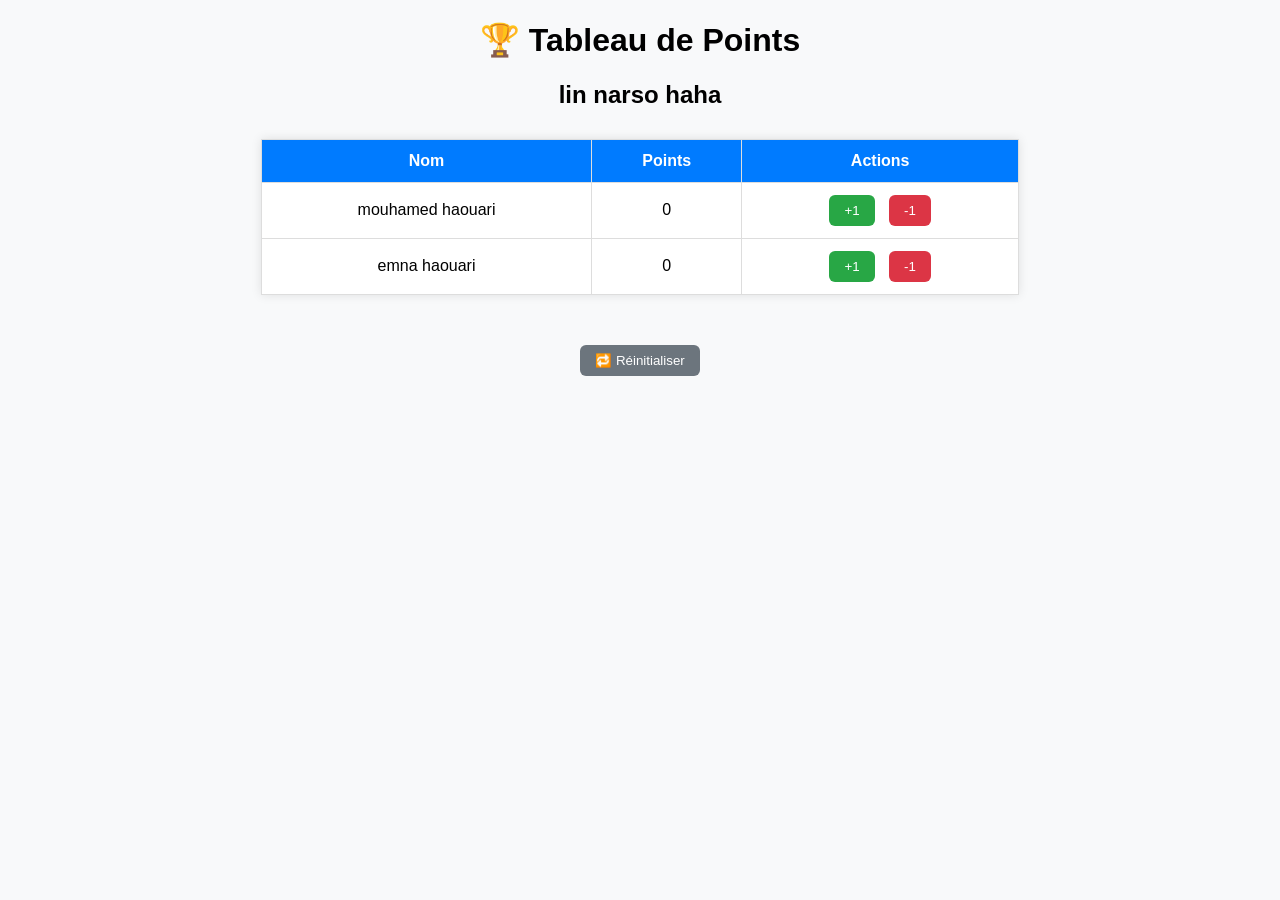
==== index.html @ a570c57d "Correction du nom de fichier" ====
<!DOCTYPE html>
<html lang="fr">
<head>
  <meta charset="UTF-8">
  <title>Tableau de Points (+1 / -1 avec sauvegarde)</title>
  <style>
    body {
      font-family: Arial, sans-serif;
      text-align: center;
      background-color: #f8f9fa;
    }
    table {
      margin: 30px auto;
      border-collapse: collapse;
      width: 60%;
      background-color: white;
      box-shadow: 0 0 10px rgba(0,0,0,0.1);
    }
    th, td {
      border: 1px solid #ddd;
      padding: 12px;
    }
    th {
      background-color: #007bff;
      color: white;
    }
    button {
      color: white;
      border: none;
      padding: 8px 15px;
      border-radius: 6px;
      cursor: pointer;
      margin: 0 5px;
    }
    .plus {
      background-color: #28a745;
    }
    .plus:hover {
      background-color: #218838;
    }
    .moins {
      background-color: #dc3545;
    }
    .moins:hover {
      background-color: #c82333;
    }
    #reset {
      background-color: #6c757d;
      margin-top: 20px;
    }
    #reset:hover {
      background-color: #5a6268;
    }
  </style>
</head>
<body>
  <h1>🏆 Tableau de Points </h1>
  <h2>lin narso haha</h2>

  <table id="pointsTable">
    <tr>
      <th>Nom</th>
      <th>Points</th>
      <th>Actions</th>
    </tr>
    <tr>
      <td>mouhamed haouari</td>
      <td id="points1">0</td>
      <td>
        <button class="plus" onclick="modifierPoints('points1', 1)">+1</button>
        <button class="moins" onclick="modifierPoints('points1', -1)">-1</button>
      </td>
    </tr>
    <tr>
      <td>emna haouari</td>
      <td id="points2">0</td>
      <td>
        <button class="plus" onclick="modifierPoints('points2', 1)">+1</button>
        <button class="moins" onclick="modifierPoints('points2', -1)">-1</button>
      </td>
    </tr>
    
    </tr>
  </table>

  <button id="reset" onclick="resetPoints()">🔁 Réinitialiser</button>

  <script>
    // Charger les points sauvegardés
    window.onload = function() {
      for (let i = 1; i <= 3; i++) {
        let saved = localStorage.getItem("points" + i);
        if (saved !== null) {
          document.getElementById("points" + i).textContent = saved;
        }
      }
    }

    // Fonction pour modifier (augmenter ou diminuer) les points
    function modifierPoints(id, valeur) {
      let cellule = document.getElementById(id);
      let points = parseInt(cellule.textContent);
      points += valeur;
      cellule.textContent = points;
      localStorage.setItem(id, points); // sauvegarde
    }

    // Réinitialiser tous les points
    function resetPoints() {
      for (let i = 1; i <= 3; i++) {
        localStorage.removeItem("points" + i);
        document.getElementById("points" + i).textContent = 0;
      }
    }
  </script>
</body>
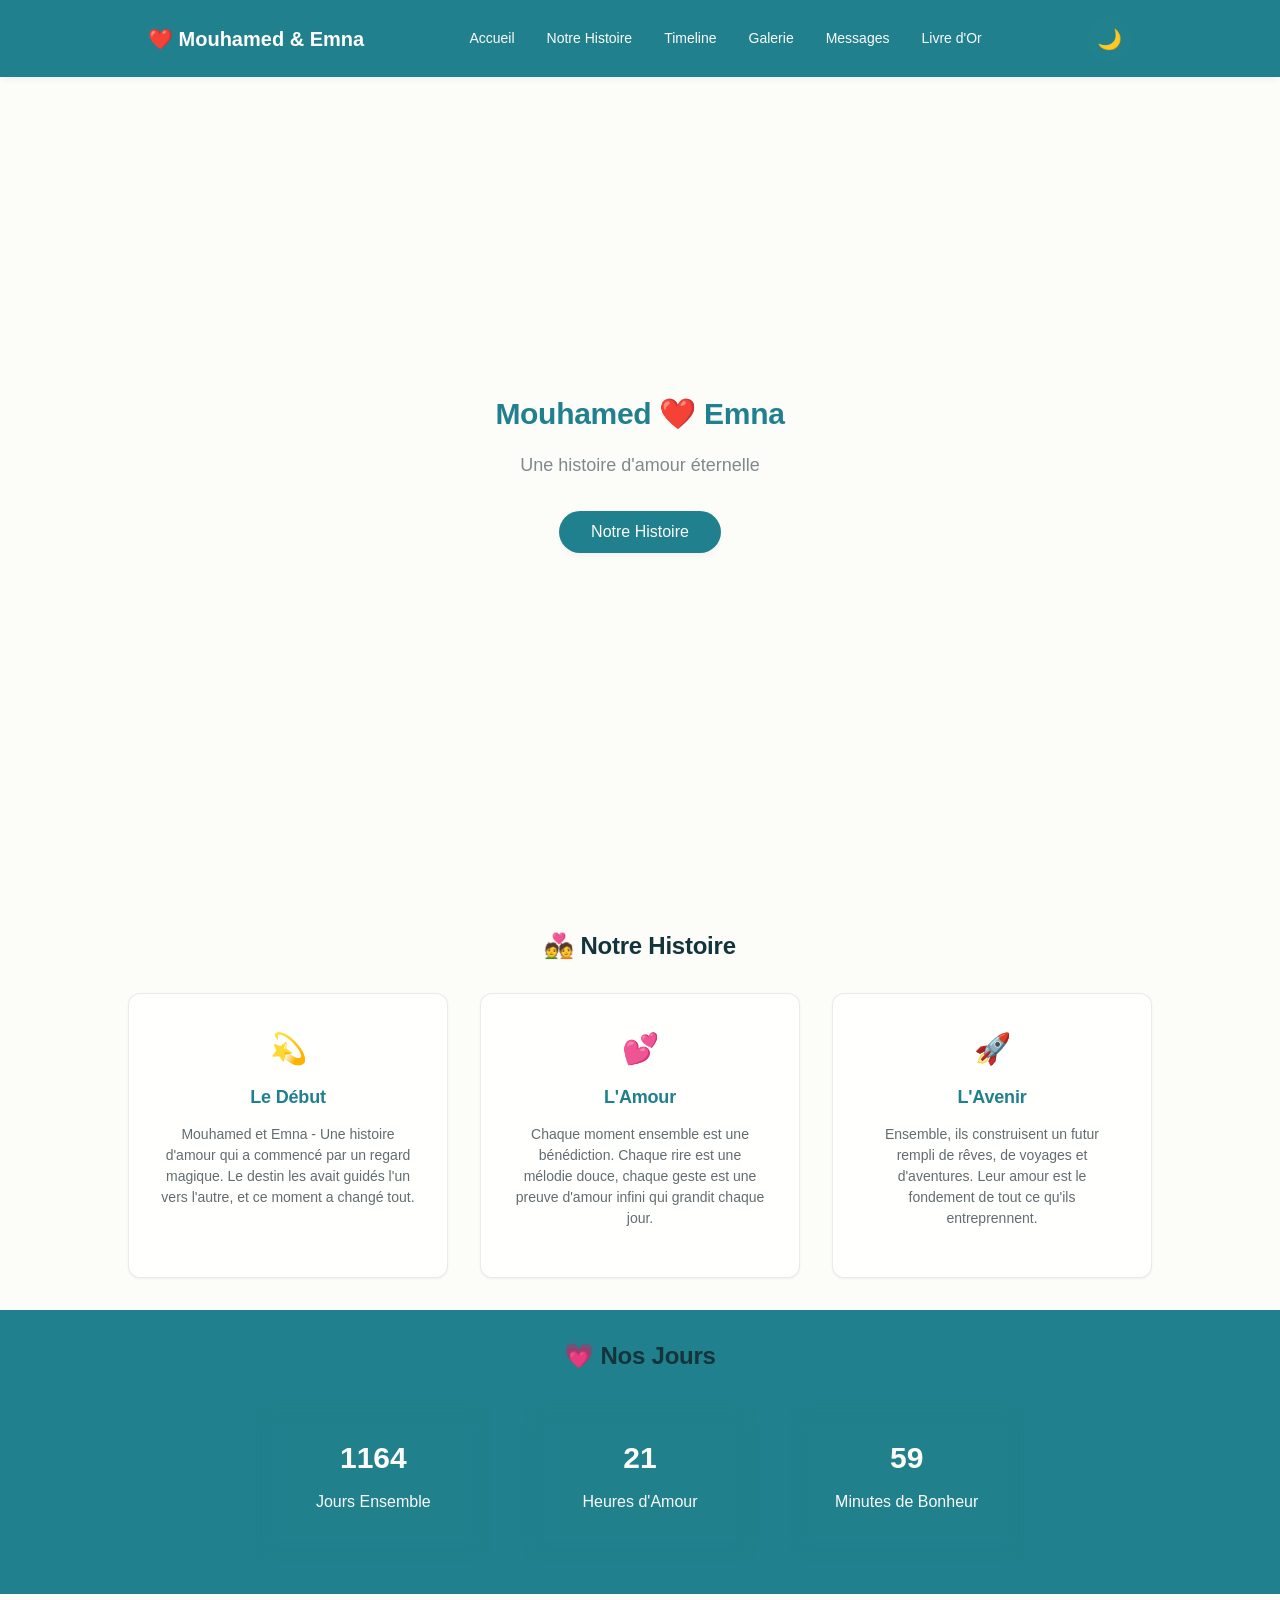
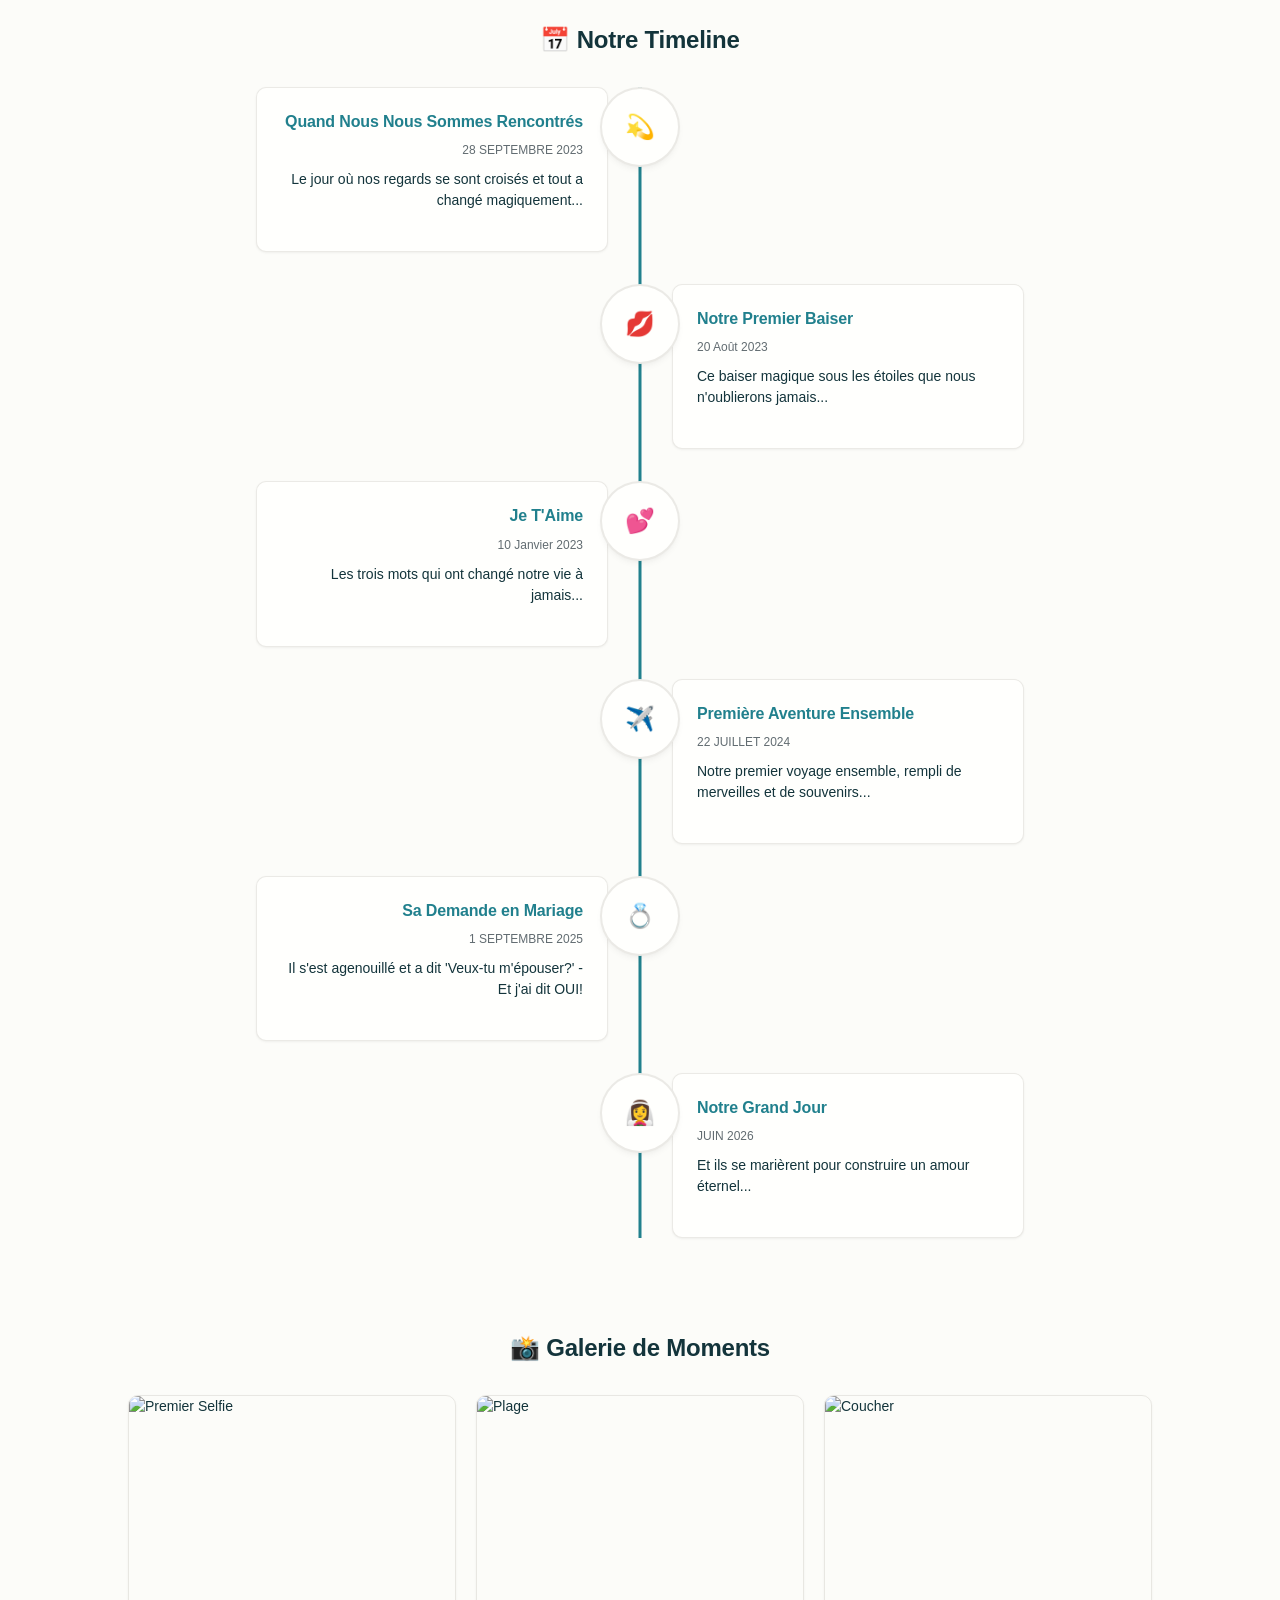
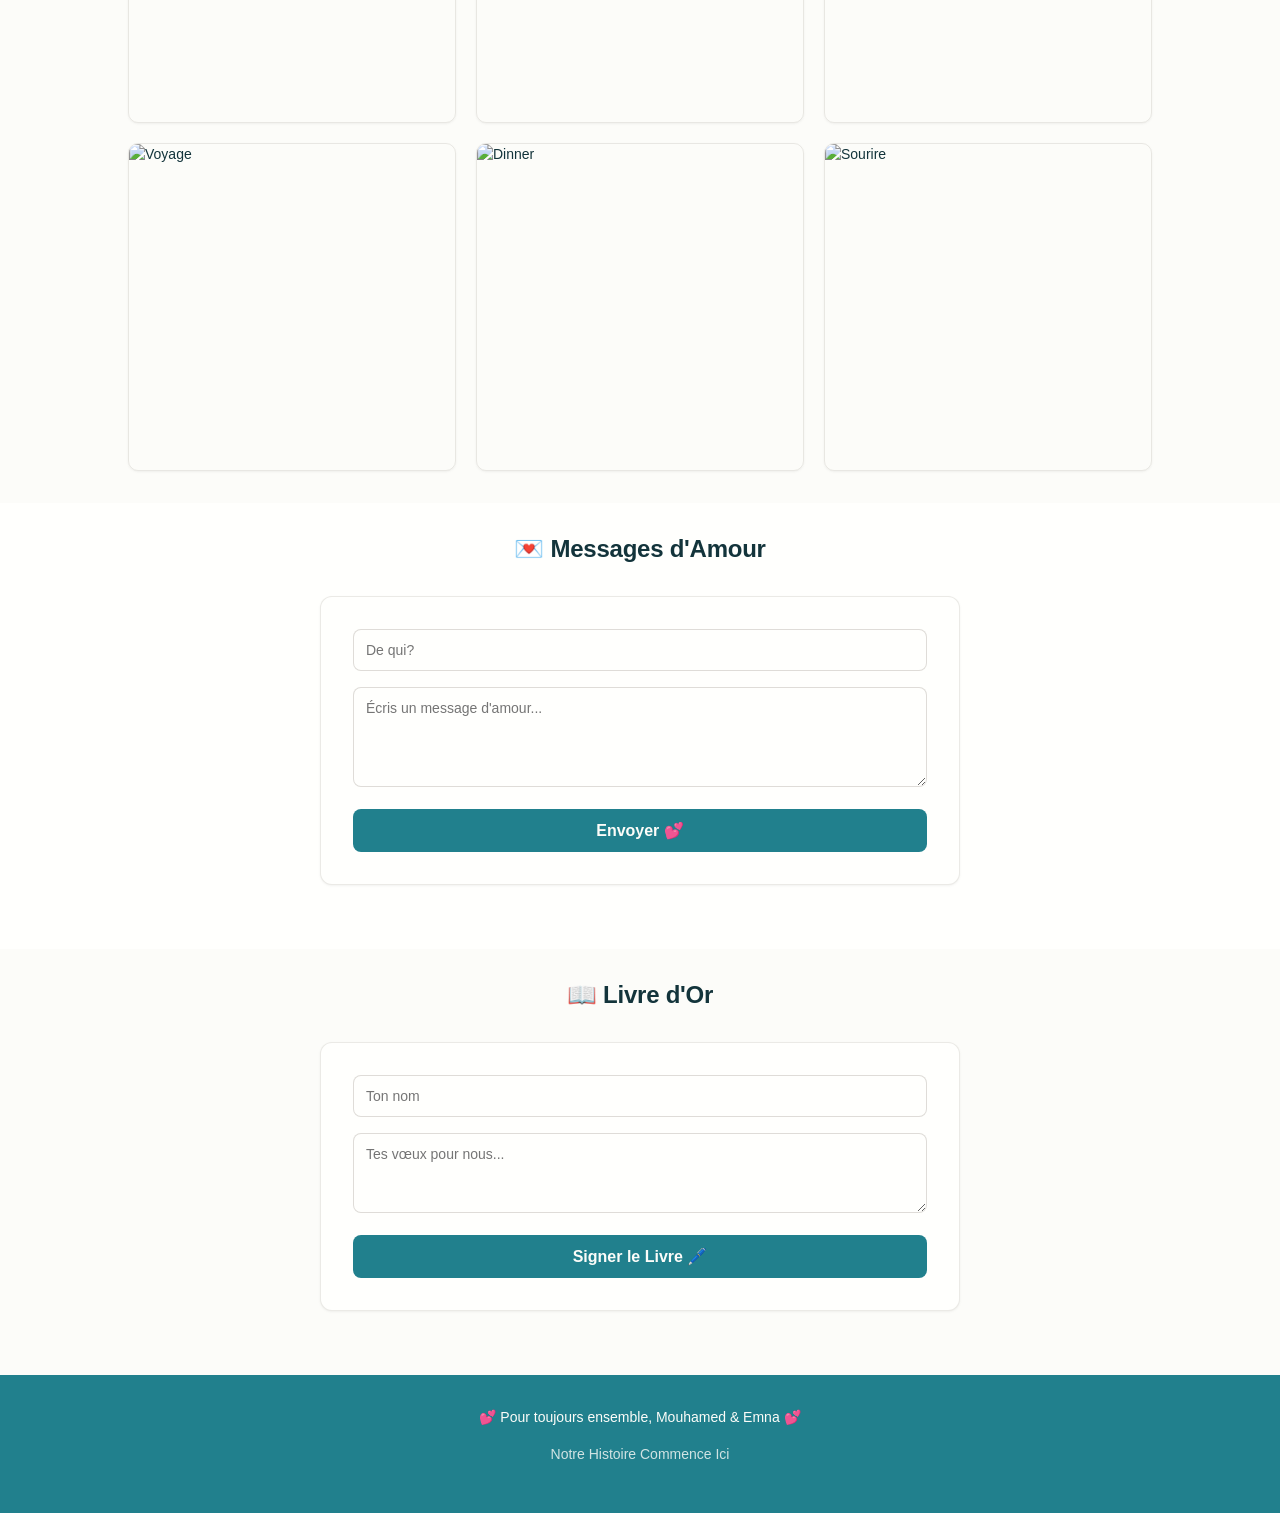
==== commit c5d38387: "Update and rename hehe.html to index.html" ====
--- a/index.html
+++ b/index.html
@@ -1,116 +1,220 @@
-<!DOCTYPE html>
-<html lang="fr">
-<head>
-  <meta charset="UTF-8">
-  <title>Tableau de Points (+1 / -1 avec sauvegarde)</title>
-  <style>
-    body {
-      font-family: Arial, sans-serif;
-      text-align: center;
-      background-color: #f8f9fa;
-    }
-    table {
-      margin: 30px auto;
-      border-collapse: collapse;
-      width: 60%;
-      background-color: white;
-      box-shadow: 0 0 10px rgba(0,0,0,0.1);
-    }
-    th, td {
-      border: 1px solid #ddd;
-      padding: 12px;
-    }
-    th {
-      background-color: #007bff;
-      color: white;
-    }
-    button {
-      color: white;
-      border: none;
-      padding: 8px 15px;
-      border-radius: 6px;
-      cursor: pointer;
-      margin: 0 5px;
-    }
-    .plus {
-      background-color: #28a745;
-    }
-    .plus:hover {
-      background-color: #218838;
-    }
-    .moins {
-      background-color: #dc3545;
-    }
-    .moins:hover {
-      background-color: #c82333;
-    }
-    #reset {
-      background-color: #6c757d;
-      margin-top: 20px;
-    }
-    #reset:hover {
-      background-color: #5a6268;
-    }
-  </style>
-</head>
-<body>
-  <h1>🏆 Tableau de Points </h1>
-  <h2>lin narso haha</h2>
-
-  <table id="pointsTable">
-    <tr>
-      <th>Nom</th>
-      <th>Points</th>
-      <th>Actions</th>
-    </tr>
-    <tr>
-      <td>mouhamed haouari</td>
-      <td id="points1">0</td>
-      <td>
-        <button class="plus" onclick="modifierPoints('points1', 1)">+1</button>
-        <button class="moins" onclick="modifierPoints('points1', -1)">-1</button>
-      </td>
-    </tr>
-    <tr>
-      <td>emna haouari</td>
-      <td id="points2">0</td>
-      <td>
-        <button class="plus" onclick="modifierPoints('points2', 1)">+1</button>
-        <button class="moins" onclick="modifierPoints('points2', -1)">-1</button>
-      </td>
-    </tr>
-    
-    </tr>
-  </table>
-
-  <button id="reset" onclick="resetPoints()">🔁 Réinitialiser</button>
-
-  <script>
-    // Charger les points sauvegardés
-    window.onload = function() {
-      for (let i = 1; i <= 3; i++) {
-        let saved = localStorage.getItem("points" + i);
-        if (saved !== null) {
-          document.getElementById("points" + i).textContent = saved;
-        }
-      }
-    }
-
-    // Fonction pour modifier (augmenter ou diminuer) les points
-    function modifierPoints(id, valeur) {
-      let cellule = document.getElementById(id);
-      let points = parseInt(cellule.textContent);
-      points += valeur;
-      cellule.textContent = points;
-      localStorage.setItem(id, points); // sauvegarde
-    }
-
-    // Réinitialiser tous les points
-    function resetPoints() {
-      for (let i = 1; i <= 3; i++) {
-        localStorage.removeItem("points" + i);
-        document.getElementById("points" + i).textContent = 0;
-      }
-    }
-  </script>
-</body>+<!DOCTYPE html>
+<html lang="fr">
+<head>
+    <meta charset="UTF-8">
+    <meta name="viewport" content="width=device-width, initial-scale=1.0">
+    <title>Mouhamed & Emna - Notre Histoire d'Amour</title>
+    <link rel="stylesheet" href="HEHE.css">
+</head>
+<body>
+    <!-- NAVBAR -->
+    <nav class="navbar">
+        <div class="nav-container">
+            <div class="nav-logo">❤️ Mouhamed & Emna</div>
+            <ul class="nav-menu">
+                <li class="nav-item"><a href="#home" class="nav-link">Accueil</a></li>
+                <li class="nav-item"><a href="#story" class="nav-link">Notre Histoire</a></li>
+                <li class="nav-item"><a href="#timeline" class="nav-link">Timeline</a></li>
+                <li class="nav-item"><a href="#gallery" class="nav-link">Galerie</a></li>
+                <li class="nav-item"><a href="#messages" class="nav-link">Messages</a></li>
+                <li class="nav-item"><a href="#guestbook" class="nav-link">Livre d'Or</a></li>
+            </ul>
+            <button class="theme-toggle" id="theme-btn">🌙</button>
+        </div>
+    </nav>
+
+    <!-- HOME SECTION -->
+    <section id="home" class="hero">
+        <div class="hero-content">
+            <div class="hero-title">
+                <h1 class="title-main">Mouhamed <span class="heart">❤️</span> Emna</h1>
+                <p class="subtitle">Une histoire d'amour éternelle</p>
+            </div>
+            <div class="floating-hearts"></div>
+            <button class="cta-btn" onclick="document.querySelector('#story').scrollIntoView({behavior: 'smooth'})">
+                Notre Histoire
+            </button>
+        </div>
+    </section>
+
+    <!-- STORY SECTION -->
+    <section id="story" class="story-section">
+        <h2 class="section-title">💑 Notre Histoire</h2>
+        <div class="story-cards">
+            <div class="story-card fade-in">
+                <div class="card-icon">💫</div>
+                <h3>Le Début</h3>
+                <p>Mouhamed et Emna - Une histoire d'amour qui a commencé par un regard magique. Le destin les avait guidés l'un vers l'autre, et ce moment a changé tout.</p>
+            </div>
+            <div class="story-card fade-in">
+                <div class="card-icon">💕</div>
+                <h3>L'Amour</h3>
+                <p>Chaque moment ensemble est une bénédiction. Chaque rire est une mélodie douce, chaque geste est une preuve d'amour infini qui grandit chaque jour.</p>
+            </div>
+            <div class="story-card fade-in">
+                <div class="card-icon">🚀</div>
+                <h3>L'Avenir</h3>
+                <p>Ensemble, ils construisent un futur rempli de rêves, de voyages et d'aventures. Leur amour est le fondement de tout ce qu'ils entreprennent.</p>
+            </div>
+        </div>
+    </section>
+
+    <!-- LOVE COUNTER SECTION -->
+    <section class="counter-section">
+        <h2 class="section-title">💗 Nos Jours</h2>
+        <div class="counter-container">
+            <div class="counter-box">
+                <div class="counter-number" id="days">0</div>
+                <p>Jours Ensemble</p>
+            </div>
+            <div class="counter-box">
+                <div class="counter-number" id="hours">0</div>
+                <p>Heures d'Amour</p>
+            </div>
+            <div class="counter-box">
+                <div class="counter-number" id="minutes">0</div>
+                <p>Minutes de Bonheur</p>
+            </div>
+        </div>
+    </section>
+
+    <!-- TIMELINE SECTION -->
+    <section id="timeline" class="timeline-section">
+        <h2 class="section-title">📅 Notre Timeline</h2>
+        <div class="timeline">
+            <div class="timeline-item">
+                <div class="timeline-marker">💫</div>
+                <div class="timeline-content">
+                    <h3>Quand Nous Nous Sommes Rencontrés</h3>
+                    <p class="timeline-date">28 SEPTEMBRE 2023</p>
+                    <p>Le jour où nos regards se sont croisés et tout a changé magiquement...</p>
+                </div>
+            </div>
+            <div class="timeline-item">
+                <div class="timeline-marker">💋</div>
+                <div class="timeline-content">
+                    <h3>Notre Premier Baiser</h3>
+                    <p class="timeline-date">20 Août 2023</p>
+                    <p>Ce baiser magique sous les étoiles que nous n'oublierons jamais...</p>
+                </div>
+            </div>
+            <div class="timeline-item">
+                <div class="timeline-marker">💕</div>
+                <div class="timeline-content">
+                    <h3>Je T'Aime</h3>
+                    <p class="timeline-date">10 Janvier 2023</p>
+                    <p>Les trois mots qui ont changé notre vie à jamais...</p>
+                </div>
+            </div>
+            <div class="timeline-item">
+                <div class="timeline-marker">✈️</div>
+                <div class="timeline-content">
+                    <h3>Première Aventure Ensemble</h3>
+                    <p class="timeline-date">22 JUILLET  2024</p>
+                    <p>Notre premier voyage ensemble, rempli de merveilles et de souvenirs...</p>
+                </div>
+            </div>
+            <div class="timeline-item">
+                <div class="timeline-marker">💍</div>
+                <div class="timeline-content">
+                    <h3>Sa Demande en Mariage</h3>
+                    <p class="timeline-date">1 SEPTEMBRE 2025</p>
+                    <p>Il s'est agenouillé et a dit 'Veux-tu m'épouser?' - Et j'ai dit OUI!</p>
+                </div>
+            </div>
+            <div class="timeline-item">
+                <div class="timeline-marker">👰‍♀️</div>
+                <div class="timeline-content">
+                    <h3>Notre Grand Jour</h3>
+                    <p class="timeline-date"> JUIN 2026</p>
+                    <p>Et ils se marièrent pour construire un amour éternel...</p>
+                </div>
+            </div>
+        </div>
+    </section>
+
+    <!-- GALLERY SECTION -->
+    <section id="gallery" class="gallery-section">
+        <h2 class="section-title">📸 Galerie de Moments</h2>
+        <div class="gallery-container">
+            <div class="gallery-item" onclick="openModal(this)">
+                <img src="G:\2025_09_01_01_08_IMG_2664.JPG" alt="Premier Selfie">
+                <div class="gallery-overlay">
+                    <p>Notre meilleure Photo</p>
+                </div>
+            </div>
+            <div class="gallery-item" onclick="openModal(this)">
+                <img src="G:\2025_07_19_15_39_IMG_0540.JPG" alt="Plage">
+                <div class="gallery-overlay">
+                    <p>Jour à la Plage</p>
+                </div>
+            </div>
+            <div class="gallery-item" onclick="openModal(this)">
+                <img src="G:\2025_07_20_03_02_IMG_0594.JPG" alt="Coucher">
+                <div class="gallery-overlay">
+                    <p>Coucher </p>
+                </div>
+            </div>
+            <div class="gallery-item" onclick="openModal(this)">
+                <img src="G:\2025_09_16_21_46_IMG_2989.JPG" alt="Voyage">
+                <div class="gallery-overlay">
+                    <p>Notre bac 😥</p>
+                </div>
+            </div>
+            <div class="gallery-item" onclick="openModal(this)">
+                <img src="G:\2025_09_28_13_56_IMG_3383.JPG"alt="Dinner">
+                <div class="gallery-overlay">
+                    <p>Dîner Spécial</p>
+                </div>
+            </div>
+            <div class="gallery-item" onclick="openModal(this)">
+                <img src="G:\2025_10_08_17_55_IMG_3779.JPG" alt="Sourire">
+                <div class="gallery-overlay">
+                    <p>Notre Sourire</p>
+                </div>
+            </div>
+        </div>
+    </section>
+
+    <!-- MODAL GALLERY -->
+    <div id="modal" class="modal">
+        <button class="modal-close" onclick="closeModal()">&times;</button>
+        <img id="modal-img" src="" alt="">
+        <p id="modal-caption"></p>
+    </div>
+
+    <!-- MESSAGES SECTION -->
+    <section id="messages" class="messages-section">
+        <h2 class="section-title">💌 Messages d'Amour</h2>
+        <div class="message-form">
+            <input type="text" id="message-author" placeholder="De qui?" class="message-input">
+            <textarea id="message-text" placeholder="Écris un message d'amour..." class="message-textarea"></textarea>
+            <button onclick="addMessage()" class="message-btn">Envoyer 💕</button>
+        </div>
+        <div id="messages-container" class="messages-container">
+            <!-- Messages will appear here -->
+        </div>
+    </section>
+
+    <!-- GUESTBOOK SECTION -->
+    <section id="guestbook" class="guestbook-section">
+        <h2 class="section-title">📖 Livre d'Or</h2>
+        <div class="guestbook-form">
+            <input type="text" id="guest-name" placeholder="Ton nom" class="guest-input">
+            <textarea id="guest-message" placeholder="Tes vœux pour nous..." class="guest-textarea"></textarea>
+            <button onclick="addGuestMessage()" class="guest-btn">Signer le Livre 🖊️</button>
+        </div>
+        <div id="guestbook-container" class="guestbook-container">
+            <!-- Guest messages will appear here -->
+        </div>
+    </section>
+
+    <!-- FOOTER -->
+    <footer class="footer">
+        <p>💕 Pour toujours ensemble, Mouhamed & Emna 💕</p>
+        <p class="footer-date">Notre Histoire Commence Ici</p>
+    </footer>
+
+    <script src="hehe.js"></script>
+</body>
+</html>
--- a/HEHE.css
+++ b/HEHE.css
@@ -0,0 +1,1685 @@
+:root {
+  /* Primitive Color Tokens */
+  --color-white: rgba(255, 255, 255, 1);
+  --color-black: rgba(0, 0, 0, 1);
+  --color-cream-50: rgba(252, 252, 249, 1);
+  --color-cream-100: rgba(255, 255, 253, 1);
+  --color-gray-200: rgba(245, 245, 245, 1);
+  --color-gray-300: rgba(167, 169, 169, 1);
+  --color-gray-400: rgba(119, 124, 124, 1);
+  --color-slate-500: rgba(98, 108, 113, 1);
+  --color-brown-600: rgba(94, 82, 64, 1);
+  --color-charcoal-700: rgba(31, 33, 33, 1);
+  --color-charcoal-800: rgba(38, 40, 40, 1);
+  --color-slate-900: rgba(19, 52, 59, 1);
+  --color-teal-300: rgba(50, 184, 198, 1);
+  --color-teal-400: rgba(45, 166, 178, 1);
+  --color-teal-500: rgba(33, 128, 141, 1);
+  --color-teal-600: rgba(29, 116, 128, 1);
+  --color-teal-700: rgba(26, 104, 115, 1);
+  --color-teal-800: rgba(41, 150, 161, 1);
+  --color-red-400: rgba(255, 84, 89, 1);
+  --color-red-500: rgba(192, 21, 47, 1);
+  --color-orange-400: rgba(230, 129, 97, 1);
+  --color-orange-500: rgba(168, 75, 47, 1);
+
+  /* RGB versions for opacity control */
+  --color-brown-600-rgb: 94, 82, 64;
+  --color-teal-500-rgb: 33, 128, 141;
+  --color-slate-900-rgb: 19, 52, 59;
+  --color-slate-500-rgb: 98, 108, 113;
+  --color-red-500-rgb: 192, 21, 47;
+  --color-red-400-rgb: 255, 84, 89;
+  --color-orange-500-rgb: 168, 75, 47;
+  --color-orange-400-rgb: 230, 129, 97;
+
+  /* Background color tokens (Light Mode) */
+  --color-bg-1: rgba(59, 130, 246, 0.08); /* Light blue */
+  --color-bg-2: rgba(245, 158, 11, 0.08); /* Light yellow */
+  --color-bg-3: rgba(34, 197, 94, 0.08); /* Light green */
+  --color-bg-4: rgba(239, 68, 68, 0.08); /* Light red */
+  --color-bg-5: rgba(147, 51, 234, 0.08); /* Light purple */
+  --color-bg-6: rgba(249, 115, 22, 0.08); /* Light orange */
+  --color-bg-7: rgba(236, 72, 153, 0.08); /* Light pink */
+  --color-bg-8: rgba(6, 182, 212, 0.08); /* Light cyan */
+
+  /* Semantic Color Tokens (Light Mode) */
+  --color-background: var(--color-cream-50);
+  --color-surface: var(--color-cream-100);
+  --color-text: var(--color-slate-900);
+  --color-text-secondary: var(--color-slate-500);
+  --color-primary: var(--color-teal-500);
+  --color-primary-hover: var(--color-teal-600);
+  --color-primary-active: var(--color-teal-700);
+  --color-secondary: rgba(var(--color-brown-600-rgb), 0.12);
+  --color-secondary-hover: rgba(var(--color-brown-600-rgb), 0.2);
+  --color-secondary-active: rgba(var(--color-brown-600-rgb), 0.25);
+  --color-border: rgba(var(--color-brown-600-rgb), 0.2);
+  --color-btn-primary-text: var(--color-cream-50);
+  --color-card-border: rgba(var(--color-brown-600-rgb), 0.12);
+  --color-card-border-inner: rgba(var(--color-brown-600-rgb), 0.12);
+  --color-error: var(--color-red-500);
+  --color-success: var(--color-teal-500);
+  --color-warning: var(--color-orange-500);
+  --color-info: var(--color-slate-500);
+  --color-focus-ring: rgba(var(--color-teal-500-rgb), 0.4);
+  --color-select-caret: rgba(var(--color-slate-900-rgb), 0.8);
+
+  /* Common style patterns */
+  --focus-ring: 0 0 0 3px var(--color-focus-ring);
+  --focus-outline: 2px solid var(--color-primary);
+  --status-bg-opacity: 0.15;
+  --status-border-opacity: 0.25;
+  --select-caret-light: url("data:image/svg+xml,%3Csvg xmlns='http://www.w3.org/2000/svg' width='16' height='16' viewBox='0 0 24 24' fill='none' stroke='%23134252' stroke-width='2' stroke-linecap='round' stroke-linejoin='round'%3E%3Cpolyline points='6 9 12 15 18 9'%3E%3C/polyline%3E%3C/svg%3E");
+  --select-caret-dark: url("data:image/svg+xml,%3Csvg xmlns='http://www.w3.org/2000/svg' width='16' height='16' viewBox='0 0 24 24' fill='none' stroke='%23f5f5f5' stroke-width='2' stroke-linecap='round' stroke-linejoin='round'%3E%3Cpolyline points='6 9 12 15 18 9'%3E%3C/polyline%3E%3C/svg%3E");
+
+  /* RGB versions for opacity control */
+  --color-success-rgb: 33, 128, 141;
+  --color-error-rgb: 192, 21, 47;
+  --color-warning-rgb: 168, 75, 47;
+  --color-info-rgb: 98, 108, 113;
+
+  /* Typography */
+  --font-family-base: "FKGroteskNeue", "Geist", "Inter", -apple-system,
+    BlinkMacSystemFont, "Segoe UI", Roboto, sans-serif;
+  --font-family-mono: "Berkeley Mono", ui-monospace, SFMono-Regular, Menlo,
+    Monaco, Consolas, monospace;
+  --font-size-xs: 11px;
+  --font-size-sm: 12px;
+  --font-size-base: 14px;
+  --font-size-md: 14px;
+  --font-size-lg: 16px;
+  --font-size-xl: 18px;
+  --font-size-2xl: 20px;
+  --font-size-3xl: 24px;
+  --font-size-4xl: 30px;
+  --font-weight-normal: 400;
+  --font-weight-medium: 500;
+  --font-weight-semibold: 550;
+  --font-weight-bold: 600;
+  --line-height-tight: 1.2;
+  --line-height-normal: 1.5;
+  --letter-spacing-tight: -0.01em;
+
+  /* Spacing */
+  --space-0: 0;
+  --space-1: 1px;
+  --space-2: 2px;
+  --space-4: 4px;
+  --space-6: 6px;
+  --space-8: 8px;
+  --space-10: 10px;
+  --space-12: 12px;
+  --space-16: 16px;
+  --space-20: 20px;
+  --space-24: 24px;
+  --space-32: 32px;
+
+  /* Border Radius */
+  --radius-sm: 6px;
+  --radius-base: 8px;
+  --radius-md: 10px;
+  --radius-lg: 12px;
+  --radius-full: 9999px;
+
+  /* Shadows */
+  --shadow-xs: 0 1px 2px rgba(0, 0, 0, 0.02);
+  --shadow-sm: 0 1px 3px rgba(0, 0, 0, 0.04), 0 1px 2px rgba(0, 0, 0, 0.02);
+  --shadow-md: 0 4px 6px -1px rgba(0, 0, 0, 0.04),
+    0 2px 4px -1px rgba(0, 0, 0, 0.02);
+  --shadow-lg: 0 10px 15px -3px rgba(0, 0, 0, 0.04),
+    0 4px 6px -2px rgba(0, 0, 0, 0.02);
+  --shadow-inset-sm: inset 0 1px 0 rgba(255, 255, 255, 0.15),
+    inset 0 -1px 0 rgba(0, 0, 0, 0.03);
+
+  /* Animation */
+  --duration-fast: 150ms;
+  --duration-normal: 250ms;
+  --ease-standard: cubic-bezier(0.16, 1, 0.3, 1);
+
+  /* Layout */
+  --container-sm: 640px;
+  --container-md: 768px;
+  --container-lg: 1024px;
+  --container-xl: 1280px;
+}
+
+/* Dark mode colors */
+@media (prefers-color-scheme: dark) {
+  :root {
+    /* RGB versions for opacity control (Dark Mode) */
+    --color-gray-400-rgb: 119, 124, 124;
+    --color-teal-300-rgb: 50, 184, 198;
+    --color-gray-300-rgb: 167, 169, 169;
+    --color-gray-200-rgb: 245, 245, 245;
+
+    /* Background color tokens (Dark Mode) */
+    --color-bg-1: rgba(29, 78, 216, 0.15); /* Dark blue */
+    --color-bg-2: rgba(180, 83, 9, 0.15); /* Dark yellow */
+    --color-bg-3: rgba(21, 128, 61, 0.15); /* Dark green */
+    --color-bg-4: rgba(185, 28, 28, 0.15); /* Dark red */
+    --color-bg-5: rgba(107, 33, 168, 0.15); /* Dark purple */
+    --color-bg-6: rgba(194, 65, 12, 0.15); /* Dark orange */
+    --color-bg-7: rgba(190, 24, 93, 0.15); /* Dark pink */
+    --color-bg-8: rgba(8, 145, 178, 0.15); /* Dark cyan */
+
+    /* Semantic Color Tokens (Dark Mode) */
+    --color-background: var(--color-charcoal-700);
+    --color-surface: var(--color-charcoal-800);
+    --color-text: var(--color-gray-200);
+    --color-text-secondary: rgba(var(--color-gray-300-rgb), 0.7);
+    --color-primary: var(--color-teal-300);
+    --color-primary-hover: var(--color-teal-400);
+    --color-primary-active: var(--color-teal-800);
+    --color-secondary: rgba(var(--color-gray-400-rgb), 0.15);
+    --color-secondary-hover: rgba(var(--color-gray-400-rgb), 0.25);
+    --color-secondary-active: rgba(var(--color-gray-400-rgb), 0.3);
+    --color-border: rgba(var(--color-gray-400-rgb), 0.3);
+    --color-error: var(--color-red-400);
+    --color-success: var(--color-teal-300);
+    --color-warning: var(--color-orange-400);
+    --color-info: var(--color-gray-300);
+    --color-focus-ring: rgba(var(--color-teal-300-rgb), 0.4);
+    --color-btn-primary-text: var(--color-slate-900);
+    --color-card-border: rgba(var(--color-gray-400-rgb), 0.2);
+    --color-card-border-inner: rgba(var(--color-gray-400-rgb), 0.15);
+    --shadow-inset-sm: inset 0 1px 0 rgba(255, 255, 255, 0.1),
+      inset 0 -1px 0 rgba(0, 0, 0, 0.15);
+    --button-border-secondary: rgba(var(--color-gray-400-rgb), 0.2);
+    --color-border-secondary: rgba(var(--color-gray-400-rgb), 0.2);
+    --color-select-caret: rgba(var(--color-gray-200-rgb), 0.8);
+
+    /* Common style patterns - updated for dark mode */
+    --focus-ring: 0 0 0 3px var(--color-focus-ring);
+    --focus-outline: 2px solid var(--color-primary);
+    --status-bg-opacity: 0.15;
+    --status-border-opacity: 0.25;
+    --select-caret-light: url("data:image/svg+xml,%3Csvg xmlns='http://www.w3.org/2000/svg' width='16' height='16' viewBox='0 0 24 24' fill='none' stroke='%23134252' stroke-width='2' stroke-linecap='round' stroke-linejoin='round'%3E%3Cpolyline points='6 9 12 15 18 9'%3E%3C/polyline%3E%3C/svg%3E");
+    --select-caret-dark: url("data:image/svg+xml,%3Csvg xmlns='http://www.w3.org/2000/svg' width='16' height='16' viewBox='0 0 24 24' fill='none' stroke='%23f5f5f5' stroke-width='2' stroke-linecap='round' stroke-linejoin='round'%3E%3Cpolyline points='6 9 12 15 18 9'%3E%3C/polyline%3E%3C/svg%3E");
+
+    /* RGB versions for dark mode */
+    --color-success-rgb: var(--color-teal-300-rgb);
+    --color-error-rgb: var(--color-red-400-rgb);
+    --color-warning-rgb: var(--color-orange-400-rgb);
+    --color-info-rgb: var(--color-gray-300-rgb);
+  }
+}
+
+/* Data attribute for manual theme switching */
+[data-color-scheme="dark"] {
+  /* RGB versions for opacity control (dark mode) */
+  --color-gray-400-rgb: 119, 124, 124;
+  --color-teal-300-rgb: 50, 184, 198;
+  --color-gray-300-rgb: 167, 169, 169;
+  --color-gray-200-rgb: 245, 245, 245;
+
+  /* Colorful background palette - Dark Mode */
+  --color-bg-1: rgba(29, 78, 216, 0.15); /* Dark blue */
+  --color-bg-2: rgba(180, 83, 9, 0.15); /* Dark yellow */
+  --color-bg-3: rgba(21, 128, 61, 0.15); /* Dark green */
+  --color-bg-4: rgba(185, 28, 28, 0.15); /* Dark red */
+  --color-bg-5: rgba(107, 33, 168, 0.15); /* Dark purple */
+  --color-bg-6: rgba(194, 65, 12, 0.15); /* Dark orange */
+  --color-bg-7: rgba(190, 24, 93, 0.15); /* Dark pink */
+  --color-bg-8: rgba(8, 145, 178, 0.15); /* Dark cyan */
+
+  /* Semantic Color Tokens (Dark Mode) */
+  --color-background: var(--color-charcoal-700);
+  --color-surface: var(--color-charcoal-800);
+  --color-text: var(--color-gray-200);
+  --color-text-secondary: rgba(var(--color-gray-300-rgb), 0.7);
+  --color-primary: var(--color-teal-300);
+  --color-primary-hover: var(--color-teal-400);
+  --color-primary-active: var(--color-teal-800);
+  --color-secondary: rgba(var(--color-gray-400-rgb), 0.15);
+  --color-secondary-hover: rgba(var(--color-gray-400-rgb), 0.25);
+  --color-secondary-active: rgba(var(--color-gray-400-rgb), 0.3);
+  --color-border: rgba(var(--color-gray-400-rgb), 0.3);
+  --color-error: var(--color-red-400);
+  --color-success: var(--color-teal-300);
+  --color-warning: var(--color-orange-400);
+  --color-info: var(--color-gray-300);
+  --color-focus-ring: rgba(var(--color-teal-300-rgb), 0.4);
+  --color-btn-primary-text: var(--color-slate-900);
+  --color-card-border: rgba(var(--color-gray-400-rgb), 0.15);
+  --color-card-border-inner: rgba(var(--color-gray-400-rgb), 0.15);
+  --shadow-inset-sm: inset 0 1px 0 rgba(255, 255, 255, 0.1),
+    inset 0 -1px 0 rgba(0, 0, 0, 0.15);
+  --color-border-secondary: rgba(var(--color-gray-400-rgb), 0.2);
+  --color-select-caret: rgba(var(--color-gray-200-rgb), 0.8);
+
+  /* Common style patterns - updated for dark mode */
+  --focus-ring: 0 0 0 3px var(--color-focus-ring);
+  --focus-outline: 2px solid var(--color-primary);
+  --status-bg-opacity: 0.15;
+  --status-border-opacity: 0.25;
+  --select-caret-light: url("data:image/svg+xml,%3Csvg xmlns='http://www.w3.org/2000/svg' width='16' height='16' viewBox='0 0 24 24' fill='none' stroke='%23134252' stroke-width='2' stroke-linecap='round' stroke-linejoin='round'%3E%3Cpolyline points='6 9 12 15 18 9'%3E%3C/polyline%3E%3C/svg%3E");
+  --select-caret-dark: url("data:image/svg+xml,%3Csvg xmlns='http://www.w3.org/2000/svg' width='16' height='16' viewBox='0 0 24 24' fill='none' stroke='%23f5f5f5' stroke-width='2' stroke-linecap='round' stroke-linejoin='round'%3E%3Cpolyline points='6 9 12 15 18 9'%3E%3C/polyline%3E%3C/svg%3E");
+
+  /* RGB versions for dark mode */
+  --color-success-rgb: var(--color-teal-300-rgb);
+  --color-error-rgb: var(--color-red-400-rgb);
+  --color-warning-rgb: var(--color-orange-400-rgb);
+  --color-info-rgb: var(--color-gray-300-rgb);
+}
+
+[data-color-scheme="light"] {
+  /* RGB versions for opacity control (light mode) */
+  --color-brown-600-rgb: 94, 82, 64;
+  --color-teal-500-rgb: 33, 128, 141;
+  --color-slate-900-rgb: 19, 52, 59;
+
+  /* Semantic Color Tokens (Light Mode) */
+  --color-background: var(--color-cream-50);
+  --color-surface: var(--color-cream-100);
+  --color-text: var(--color-slate-900);
+  --color-text-secondary: var(--color-slate-500);
+  --color-primary: var(--color-teal-500);
+  --color-primary-hover: var(--color-teal-600);
+  --color-primary-active: var(--color-teal-700);
+  --color-secondary: rgba(var(--color-brown-600-rgb), 0.12);
+  --color-secondary-hover: rgba(var(--color-brown-600-rgb), 0.2);
+  --color-secondary-active: rgba(var(--color-brown-600-rgb), 0.25);
+  --color-border: rgba(var(--color-brown-600-rgb), 0.2);
+  --color-btn-primary-text: var(--color-cream-50);
+  --color-card-border: rgba(var(--color-brown-600-rgb), 0.12);
+  --color-card-border-inner: rgba(var(--color-brown-600-rgb), 0.12);
+  --color-error: var(--color-red-500);
+  --color-success: var(--color-teal-500);
+  --color-warning: var(--color-orange-500);
+  --color-info: var(--color-slate-500);
+  --color-focus-ring: rgba(var(--color-teal-500-rgb), 0.4);
+
+  /* RGB versions for light mode */
+  --color-success-rgb: var(--color-teal-500-rgb);
+  --color-error-rgb: var(--color-red-500-rgb);
+  --color-warning-rgb: var(--color-orange-500-rgb);
+  --color-info-rgb: var(--color-slate-500-rgb);
+}
+
+/* Base styles */
+html {
+  font-size: var(--font-size-base);
+  font-family: var(--font-family-base);
+  line-height: var(--line-height-normal);
+  color: var(--color-text);
+  background-color: var(--color-background);
+  -webkit-font-smoothing: antialiased;
+  box-sizing: border-box;
+}
+
+body {
+  margin: 0;
+  padding: 0;
+}
+
+*,
+*::before,
+*::after {
+  box-sizing: inherit;
+}
+
+/* Typography */
+h1,
+h2,
+h3,
+h4,
+h5,
+h6 {
+  margin: 0;
+  font-weight: var(--font-weight-semibold);
+  line-height: var(--line-height-tight);
+  color: var(--color-text);
+  letter-spacing: var(--letter-spacing-tight);
+}
+
+h1 {
+  font-size: var(--font-size-4xl);
+}
+h2 {
+  font-size: var(--font-size-3xl);
+}
+h3 {
+  font-size: var(--font-size-2xl);
+}
+h4 {
+  font-size: var(--font-size-xl);
+}
+h5 {
+  font-size: var(--font-size-lg);
+}
+h6 {
+  font-size: var(--font-size-md);
+}
+
+p {
+  margin: 0 0 var(--space-16) 0;
+}
+
+a {
+  color: var(--color-primary);
+  text-decoration: none;
+  transition: color var(--duration-fast) var(--ease-standard);
+}
+
+a:hover {
+  color: var(--color-primary-hover);
+}
+
+code,
+pre {
+  font-family: var(--font-family-mono);
+  font-size: calc(var(--font-size-base) * 0.95);
+  background-color: var(--color-secondary);
+  border-radius: var(--radius-sm);
+}
+
+code {
+  padding: var(--space-1) var(--space-4);
+}
+
+pre {
+  padding: var(--space-16);
+  margin: var(--space-16) 0;
+  overflow: auto;
+  border: 1px solid var(--color-border);
+}
+
+pre code {
+  background: none;
+  padding: 0;
+}
+
+/* Buttons */
+.btn {
+  display: inline-flex;
+  align-items: center;
+  justify-content: center;
+  padding: var(--space-8) var(--space-16);
+  border-radius: var(--radius-base);
+  font-size: var(--font-size-base);
+  font-weight: 500;
+  line-height: 1.5;
+  cursor: pointer;
+  transition: all var(--duration-normal) var(--ease-standard);
+  border: none;
+  text-decoration: none;
+  position: relative;
+}
+
+.btn:focus-visible {
+  outline: none;
+  box-shadow: var(--focus-ring);
+}
+
+.btn--primary {
+  background: var(--color-primary);
+  color: var(--color-btn-primary-text);
+}
+
+.btn--primary:hover {
+  background: var(--color-primary-hover);
+}
+
+.btn--primary:active {
+  background: var(--color-primary-active);
+}
+
+.btn--secondary {
+  background: var(--color-secondary);
+  color: var(--color-text);
+}
+
+.btn--secondary:hover {
+  background: var(--color-secondary-hover);
+}
+
+.btn--secondary:active {
+  background: var(--color-secondary-active);
+}
+
+.btn--outline {
+  background: transparent;
+  border: 1px solid var(--color-border);
+  color: var(--color-text);
+}
+
+.btn--outline:hover {
+  background: var(--color-secondary);
+}
+
+.btn--sm {
+  padding: var(--space-4) var(--space-12);
+  font-size: var(--font-size-sm);
+  border-radius: var(--radius-sm);
+}
+
+.btn--lg {
+  padding: var(--space-10) var(--space-20);
+  font-size: var(--font-size-lg);
+  border-radius: var(--radius-md);
+}
+
+.btn--full-width {
+  width: 100%;
+}
+
+.btn:disabled {
+  opacity: 0.5;
+  cursor: not-allowed;
+}
+
+/* Form elements */
+.form-control {
+  display: block;
+  width: 100%;
+  padding: var(--space-8) var(--space-12);
+  font-size: var(--font-size-md);
+  line-height: 1.5;
+  color: var(--color-text);
+  background-color: var(--color-surface);
+  border: 1px solid var(--color-border);
+  border-radius: var(--radius-base);
+  transition: border-color var(--duration-fast) var(--ease-standard),
+    box-shadow var(--duration-fast) var(--ease-standard);
+}
+
+textarea.form-control {
+  font-family: var(--font-family-base);
+  font-size: var(--font-size-base);
+}
+
+select.form-control {
+  padding: var(--space-8) var(--space-12);
+  -webkit-appearance: none;
+  -moz-appearance: none;
+  appearance: none;
+  background-image: var(--select-caret-light);
+  background-repeat: no-repeat;
+  background-position: right var(--space-12) center;
+  background-size: 16px;
+  padding-right: var(--space-32);
+}
+
+/* Add a dark mode specific caret */
+@media (prefers-color-scheme: dark) {
+  select.form-control {
+    background-image: var(--select-caret-dark);
+  }
+}
+
+/* Also handle data-color-scheme */
+[data-color-scheme="dark"] select.form-control {
+  background-image: var(--select-caret-dark);
+}
+
+[data-color-scheme="light"] select.form-control {
+  background-image: var(--select-caret-light);
+}
+
+.form-control:focus {
+  border-color: var(--color-primary);
+  outline: var(--focus-outline);
+}
+
+.form-label {
+  display: block;
+  margin-bottom: var(--space-8);
+  font-weight: var(--font-weight-medium);
+  font-size: var(--font-size-sm);
+}
+
+.form-group {
+  margin-bottom: var(--space-16);
+}
+
+/* Card component */
+.card {
+  background-color: var(--color-surface);
+  border-radius: var(--radius-lg);
+  border: 1px solid var(--color-card-border);
+  box-shadow: var(--shadow-sm);
+  overflow: hidden;
+  transition: box-shadow var(--duration-normal) var(--ease-standard);
+}
+
+.card:hover {
+  box-shadow: var(--shadow-md);
+}
+
+.card__body {
+  padding: var(--space-16);
+}
+
+.card__header,
+.card__footer {
+  padding: var(--space-16);
+  border-bottom: 1px solid var(--color-card-border-inner);
+}
+
+/* Status indicators - simplified with CSS variables */
+.status {
+  display: inline-flex;
+  align-items: center;
+  padding: var(--space-6) var(--space-12);
+  border-radius: var(--radius-full);
+  font-weight: var(--font-weight-medium);
+  font-size: var(--font-size-sm);
+}
+
+.status--success {
+  background-color: rgba(
+    var(--color-success-rgb, 33, 128, 141),
+    var(--status-bg-opacity)
+  );
+  color: var(--color-success);
+  border: 1px solid
+    rgba(var(--color-success-rgb, 33, 128, 141), var(--status-border-opacity));
+}
+
+.status--error {
+  background-color: rgba(
+    var(--color-error-rgb, 192, 21, 47),
+    var(--status-bg-opacity)
+  );
+  color: var(--color-error);
+  border: 1px solid
+    rgba(var(--color-error-rgb, 192, 21, 47), var(--status-border-opacity));
+}
+
+.status--warning {
+  background-color: rgba(
+    var(--color-warning-rgb, 168, 75, 47),
+    var(--status-bg-opacity)
+  );
+  color: var(--color-warning);
+  border: 1px solid
+    rgba(var(--color-warning-rgb, 168, 75, 47), var(--status-border-opacity));
+}
+
+.status--info {
+  background-color: rgba(
+    var(--color-info-rgb, 98, 108, 113),
+    var(--status-bg-opacity)
+  );
+  color: var(--color-info);
+  border: 1px solid
+    rgba(var(--color-info-rgb, 98, 108, 113), var(--status-border-opacity));
+}
+
+/* Container layout */
+.container {
+  width: 100%;
+  margin-right: auto;
+  margin-left: auto;
+  padding-right: var(--space-16);
+  padding-left: var(--space-16);
+}
+
+@media (min-width: 640px) {
+  .container {
+    max-width: var(--container-sm);
+  }
+}
+@media (min-width: 768px) {
+  .container {
+    max-width: var(--container-md);
+  }
+}
+@media (min-width: 1024px) {
+  .container {
+    max-width: var(--container-lg);
+  }
+}
+@media (min-width: 1280px) {
+  .container {
+    max-width: var(--container-xl);
+  }
+}
+
+/* Utility classes */
+.flex {
+  display: flex;
+}
+.flex-col {
+  flex-direction: column;
+}
+.items-center {
+  align-items: center;
+}
+.justify-center {
+  justify-content: center;
+}
+.justify-between {
+  justify-content: space-between;
+}
+.gap-4 {
+  gap: var(--space-4);
+}
+.gap-8 {
+  gap: var(--space-8);
+}
+.gap-16 {
+  gap: var(--space-16);
+}
+
+.m-0 {
+  margin: 0;
+}
+.mt-8 {
+  margin-top: var(--space-8);
+}
+.mb-8 {
+  margin-bottom: var(--space-8);
+}
+.mx-8 {
+  margin-left: var(--space-8);
+  margin-right: var(--space-8);
+}
+.my-8 {
+  margin-top: var(--space-8);
+  margin-bottom: var(--space-8);
+}
+
+.p-0 {
+  padding: 0;
+}
+.py-8 {
+  padding-top: var(--space-8);
+  padding-bottom: var(--space-8);
+}
+.px-8 {
+  padding-left: var(--space-8);
+  padding-right: var(--space-8);
+}
+.py-16 {
+  padding-top: var(--space-16);
+  padding-bottom: var(--space-16);
+}
+.px-16 {
+  padding-left: var(--space-16);
+  padding-right: var(--space-16);
+}
+
+.block {
+  display: block;
+}
+.hidden {
+  display: none;
+}
+
+/* Accessibility */
+.sr-only {
+  position: absolute;
+  width: 1px;
+  height: 1px;
+  padding: 0;
+  margin: -1px;
+  overflow: hidden;
+  clip: rect(0, 0, 0, 0);
+  white-space: nowrap;
+  border-width: 0;
+}
+
+:focus-visible {
+  outline: var(--focus-outline);
+  outline-offset: 2px;
+}
+
+/* Dark mode specifics */
+[data-color-scheme="dark"] .btn--outline {
+  border: 1px solid var(--color-border-secondary);
+}
+
+@font-face {
+  font-family: 'FKGroteskNeue';
+  src: url('https://r2cdn.perplexity.ai/fonts/FKGroteskNeue.woff2')
+    format('woff2');
+}
+
+/* END PERPLEXITY DESIGN SYSTEM */
+/* COLOR PALETTE - Updated to match design system */
+:root {
+    --primary-pink: var(--color-primary);
+    --secondary-red: var(--color-primary-hover);
+    --accent-light: var(--color-secondary);
+    --dark-bg: var(--color-charcoal-700);
+    --light-bg: var(--color-background);
+    --text-dark: var(--color-text);
+    --text-light: var(--color-cream-50);
+}
+
+/* DARK MODE */
+body.dark-mode {
+    --dark-bg: var(--color-charcoal-700);
+    --light-bg: var(--color-charcoal-800);
+    --text-dark: var(--color-text);
+    --text-light: var(--color-text);
+}
+
+@media (prefers-color-scheme: dark) {
+    body {
+        --dark-bg: var(--color-charcoal-700);
+        --light-bg: var(--color-charcoal-800);
+        --text-dark: var(--color-text);
+        --text-light: var(--color-text);
+    }
+}
+
+/* GLOBAL STYLES */
+* {
+    margin: 0;
+    padding: 0;
+    box-sizing: border-box;
+}
+
+html {
+    scroll-behavior: smooth;
+    font-size: var(--font-size-base);
+    font-family: var(--font-family-base);
+    line-height: var(--line-height-normal);
+    -webkit-font-smoothing: antialiased;
+}
+
+body {
+    font-family: var(--font-family-base);
+    background-color: var(--color-background);
+    color: var(--color-text);
+    transition: background-color var(--duration-normal) var(--ease-standard), 
+                color var(--duration-normal) var(--ease-standard);
+    overflow-x: hidden;
+}
+
+/* NAVBAR */
+.navbar {
+    position: fixed;
+    top: 0;
+    width: 100%;
+    background: var(--color-primary);
+    padding: var(--space-16) 0;
+    z-index: 1000;
+    box-shadow: var(--shadow-md);
+}
+
+.nav-container {
+    max-width: var(--container-lg);
+    margin: 0 auto;
+    padding: 0 var(--space-20);
+    display: flex;
+    justify-content: space-between;
+    align-items: center;
+}
+
+.nav-logo {
+    font-size: var(--font-size-2xl);
+    font-weight: var(--font-weight-bold);
+    color: var(--color-btn-primary-text);
+    cursor: pointer;
+    animation: pulse 2s infinite;
+}
+
+.nav-menu {
+    display: flex;
+    list-style: none;
+    gap: var(--space-32);
+}
+
+.nav-link {
+    color: var(--color-btn-primary-text);
+    text-decoration: none;
+    font-weight: var(--font-weight-medium);
+    transition: all var(--duration-normal) var(--ease-standard);
+    padding-bottom: var(--space-4);
+    border-bottom: 2px solid transparent;
+    font-size: var(--font-size-md);
+}
+
+.nav-link:hover {
+    transform: translateY(-2px);
+    border-bottom: 2px solid var(--color-btn-primary-text);
+}
+
+.theme-toggle {
+    background: rgba(var(--color-teal-500-rgb), 0.3);
+    border: none;
+    color: var(--color-btn-primary-text);
+    font-size: var(--font-size-2xl);
+    cursor: pointer;
+    border-radius: var(--radius-full);
+    width: 45px;
+    height: 45px;
+    transition: all var(--duration-normal) var(--ease-standard);
+}
+
+.theme-toggle:hover {
+    background: rgba(var(--color-teal-500-rgb), 0.5);
+    transform: scale(1.1);
+}
+
+.theme-toggle:focus-visible {
+    outline: var(--focus-outline);
+    outline-offset: 2px;
+}
+
+/* ANIMATIONS */
+@keyframes float {
+    0%, 100% { transform: translateY(0px); }
+    50% { transform: translateY(-20px); }
+}
+
+@keyframes fadeIn {
+    from {
+        opacity: 0;
+        transform: translateY(var(--space-32));
+    }
+    to {
+        opacity: 1;
+        transform: translateY(0);
+    }
+}
+
+@keyframes pulse {
+    0%, 100% { opacity: 1; }
+    50% { opacity: 0.8; }
+}
+
+@keyframes heartBeat {
+    0%, 100% { transform: scale(1); }
+    25% { transform: scale(1.3); }
+    50% { transform: scale(1); }
+}
+
+@keyframes floatingHearts {
+    0% {
+        transform: translateY(0) translateX(0);
+        opacity: 1;
+    }
+    100% {
+        transform: translateY(-100px) translateX(50px);
+        opacity: 0;
+    }
+}
+
+.fade-in {
+    animation: fadeIn 0.6s ease-in-out;
+}
+
+.pulse {
+    animation: pulse 2s infinite;
+}
+
+/* HERO SECTION */
+.hero {
+    min-height: 100vh;
+    background: var(--color-background);
+    display: flex;
+    align-items: center;
+    justify-content: center;
+    padding-top: 80px;
+    position: relative;
+    overflow: hidden;
+}
+
+.hero-content {
+    text-align: center;
+    z-index: 10;
+}
+
+.title-main {
+    font-size: var(--font-size-4xl);
+    color: var(--color-primary);
+    margin-bottom: var(--space-20);
+    animation: float 3s ease-in-out infinite;
+    font-weight: var(--font-weight-bold);
+    line-height: var(--line-height-tight);
+    letter-spacing: var(--letter-spacing-tight);
+}
+
+.heart {
+    animation: heartBeat 1s infinite;
+}
+
+.subtitle {
+    font-size: var(--font-size-xl);
+    color: var(--color-text-secondary);
+    margin-bottom: var(--space-32);
+    opacity: 0.8;
+}
+
+.floating-hearts {
+    position: absolute;
+    width: 100%;
+    height: 100%;
+    top: 0;
+    left: 0;
+}
+
+.floating-hearts::before,
+.floating-hearts::after {
+    content: '❤️';
+    position: absolute;
+    font-size: var(--font-size-3xl);
+    opacity: 0.3;
+}
+
+.floating-hearts::before {
+    left: 10%;
+    animation: floatingHearts 6s infinite;
+}
+
+.floating-hearts::after {
+    right: 15%;
+    animation: floatingHearts 8s infinite 2s;
+}
+
+.cta-btn {
+    padding: var(--space-12) var(--space-32);
+    font-size: var(--font-size-lg);
+    background: var(--color-primary);
+    color: var(--color-btn-primary-text);
+    border: none;
+    border-radius: var(--radius-full);
+    cursor: pointer;
+    transition: all var(--duration-normal) var(--ease-standard);
+    box-shadow: var(--shadow-md);
+    font-weight: var(--font-weight-medium);
+}
+
+.cta-btn:hover {
+    transform: translateY(-3px);
+    background: var(--color-primary-hover);
+    box-shadow: var(--shadow-lg);
+}
+
+.cta-btn:focus-visible {
+    outline: var(--focus-outline);
+    outline-offset: 2px;
+}
+
+/* SECTIONS */
+.section-title {
+    font-size: var(--font-size-3xl);
+    text-align: center;
+    margin-bottom: var(--space-32);
+    color: var(--color-text);
+    animation: fadeIn 0.8s ease-in-out;
+    font-weight: var(--font-weight-semibold);
+    line-height: var(--line-height-tight);
+    letter-spacing: var(--letter-spacing-tight);
+}
+
+section {
+    padding: var(--space-32) var(--space-20);
+}
+
+/* STORY SECTION */
+.story-section {
+    background-color: var(--color-background);
+}
+
+.story-cards {
+    display: grid;
+    grid-template-columns: repeat(auto-fit, minmax(300px, 1fr));
+    gap: var(--space-32);
+    max-width: var(--container-lg);
+    margin: 0 auto;
+}
+
+.story-card {
+    background: var(--color-surface);
+    padding: var(--space-32);
+    border-radius: var(--radius-lg);
+    text-align: center;
+    box-shadow: var(--shadow-sm);
+    transition: all var(--duration-normal) var(--ease-standard);
+    border: 1px solid var(--color-card-border);
+}
+
+.story-card:hover {
+    transform: translateY(-10px);
+    box-shadow: var(--shadow-lg);
+}
+
+.card-icon {
+    font-size: var(--font-size-4xl);
+    margin-bottom: var(--space-16);
+}
+
+.story-card h3 {
+    font-size: var(--font-size-xl);
+    color: var(--color-primary);
+    margin-bottom: var(--space-16);
+    font-weight: var(--font-weight-semibold);
+}
+
+.story-card p {
+    line-height: var(--line-height-normal);
+    color: var(--color-text-secondary);
+    font-size: var(--font-size-base);
+}
+
+/* COUNTER SECTION */
+.counter-section {
+    background: var(--color-primary);
+    color: var(--color-btn-primary-text);
+}
+
+.counter-container {
+    display: grid;
+    grid-template-columns: repeat(auto-fit, minmax(200px, 1fr));
+    gap: var(--space-32);
+    max-width: var(--container-md);
+    margin: 0 auto;
+}
+
+.counter-box {
+    text-align: center;
+    background: rgba(var(--color-teal-500-rgb), 0.1);
+    padding: var(--space-32);
+    border-radius: var(--radius-lg);
+    backdrop-filter: blur(10px);
+}
+
+.counter-number {
+    font-size: var(--font-size-4xl);
+    font-weight: var(--font-weight-bold);
+    animation: pulse 2s infinite;
+}
+
+.counter-box p {
+    font-size: var(--font-size-lg);
+    margin-top: var(--space-10);
+}
+
+/* TIMELINE SECTION */
+.timeline-section {
+    background-color: var(--color-background);
+}
+
+.timeline {
+    max-width: var(--container-md);
+    margin: 0 auto;
+    position: relative;
+}
+
+.timeline::before {
+    content: '';
+    position: absolute;
+    left: 50%;
+    transform: translateX(-50%);
+    width: 3px;
+    height: 100%;
+    background: var(--color-primary);
+}
+
+.timeline-item {
+    margin-bottom: var(--space-32);
+    width: 50%;
+    position: relative;
+}
+
+.timeline-item:nth-child(odd) {
+    margin-left: 0;
+    padding-right: var(--space-32);
+    text-align: right;
+}
+
+.timeline-item:nth-child(even) {
+    margin-left: 50%;
+    padding-left: var(--space-32);
+    text-align: left;
+}
+
+.timeline-marker {
+    position: absolute;
+    font-size: var(--font-size-3xl);
+    top: 0;
+    right: -40px;
+    background: var(--color-surface);
+    width: 80px;
+    height: 80px;
+    border-radius: var(--radius-full);
+    display: flex;
+    align-items: center;
+    justify-content: center;
+    box-shadow: var(--shadow-md);
+    border: 2px solid var(--color-card-border);
+}
+
+.timeline-item:nth-child(even) .timeline-marker {
+    right: auto;
+    left: -40px;
+}
+
+.timeline-content {
+    background: var(--color-surface);
+    padding: var(--space-24);
+    border-radius: var(--radius-md);
+    box-shadow: var(--shadow-sm);
+    transition: all var(--duration-normal) var(--ease-standard);
+    border: 1px solid var(--color-card-border);
+}
+
+.timeline-content:hover {
+    box-shadow: var(--shadow-lg);
+}
+
+.timeline-content h3 {
+    color: var(--color-primary);
+    margin-bottom: var(--space-10);
+    font-size: var(--font-size-lg);
+    font-weight: var(--font-weight-semibold);
+}
+
+.timeline-date {
+    color: var(--color-text-secondary);
+    font-size: var(--font-size-sm);
+    margin-bottom: var(--space-10);
+}
+
+/* GALLERY SECTION */
+.gallery-section {
+    background-color: var(--color-background);
+}
+
+.gallery-container {
+    display: grid;
+    grid-template-columns: repeat(auto-fit, minmax(250px, 1fr));
+    gap: var(--space-20);
+    max-width: var(--container-lg);
+    margin: 0 auto;
+}
+
+.gallery-item {
+    position: relative;
+    overflow: hidden;
+    border-radius: var(--radius-md);
+    cursor: pointer;
+    aspect-ratio: 1;
+    box-shadow: var(--shadow-sm);
+    transition: all var(--duration-normal) var(--ease-standard);
+    border: 1px solid var(--color-card-border);
+}
+
+.gallery-item:hover {
+    transform: scale(1.05);
+    box-shadow: var(--shadow-lg);
+}
+
+.gallery-item img {
+    width: 100%;
+    height: 100%;
+    object-fit: cover;
+    transition: all var(--duration-normal) var(--ease-standard);
+}
+
+.gallery-item:hover img {
+    filter: brightness(0.7);
+}
+
+.gallery-overlay {
+    position: absolute;
+    top: 0;
+    left: 0;
+    width: 100%;
+    height: 100%;
+    background: rgba(var(--color-primary-rgb), 0.7);
+    display: flex;
+    align-items: center;
+    justify-content: center;
+    color: var(--color-btn-primary-text);
+    font-weight: var(--font-weight-bold);
+    opacity: 0;
+    transition: all var(--duration-normal) var(--ease-standard);
+}
+
+.gallery-item:hover .gallery-overlay {
+    opacity: 1;
+}
+
+/* MODAL */
+.modal {
+    display: none;
+    position: fixed;
+    z-index: 2000;
+    left: 0;
+    top: 0;
+    width: 100%;
+    height: 100%;
+    background-color: rgba(0, 0, 0, 0.8);
+    animation: fadeIn 0.3s;
+}
+
+.modal.active {
+    display: flex;
+    align-items: center;
+    justify-content: center;
+    flex-direction: column;
+}
+
+.modal img {
+    max-width: 90%;
+    max-height: 80%;
+    border-radius: var(--radius-md);
+}
+
+#modal-caption {
+    color: var(--color-white);
+    margin-top: var(--space-20);
+    font-size: var(--font-size-lg);
+}
+
+.modal-close {
+    position: absolute;
+    top: var(--space-20);
+    right: var(--space-32);
+    font-size: var(--font-size-4xl);
+    color: var(--color-white);
+    cursor: pointer;
+    background: none;
+    border: none;
+    transition: all var(--duration-normal) var(--ease-standard);
+}
+
+.modal-close:hover {
+    transform: scale(1.3);
+}
+
+.modal-close:focus-visible {
+    outline: var(--focus-outline);
+    outline-offset: 2px;
+}
+
+/* MESSAGES SECTION */
+.messages-section {
+    background: var(--color-surface);
+}
+
+.message-form {
+    max-width: var(--container-sm);
+    margin: 0 auto var(--space-32);
+    background: var(--color-surface);
+    padding: var(--space-32);
+    border-radius: var(--radius-lg);
+    box-shadow: var(--shadow-sm);
+    border: 1px solid var(--color-card-border);
+}
+
+.message-input,
+.message-textarea {
+    width: 100%;
+    padding: var(--space-12);
+    margin-bottom: var(--space-16);
+    border: 1px solid var(--color-border);
+    border-radius: var(--radius-base);
+    font-family: var(--font-family-base);
+    transition: all var(--duration-normal) var(--ease-standard);
+    background-color: var(--color-surface);
+    color: var(--color-text);
+    font-size: var(--font-size-md);
+}
+
+.message-textarea {
+    min-height: 100px;
+    resize: vertical;
+}
+
+.message-input:focus,
+.message-textarea:focus {
+    outline: var(--focus-outline);
+    border-color: var(--color-primary);
+    box-shadow: var(--focus-ring);
+}
+
+.message-btn {
+    width: 100%;
+    padding: var(--space-12);
+    background: var(--color-primary);
+    color: var(--color-btn-primary-text);
+    border: none;
+    border-radius: var(--radius-base);
+    cursor: pointer;
+    font-weight: var(--font-weight-bold);
+    font-size: var(--font-size-lg);
+    transition: all var(--duration-normal) var(--ease-standard);
+}
+
+.message-btn:hover {
+    transform: translateY(-2px);
+    background: var(--color-primary-hover);
+    box-shadow: var(--shadow-md);
+}
+
+.message-btn:focus-visible {
+    outline: var(--focus-outline);
+    outline-offset: 2px;
+}
+
+.messages-container {
+    max-width: var(--container-sm);
+    margin: 0 auto;
+}
+
+.message-card {
+    background: var(--color-surface);
+    padding: var(--space-20);
+    margin-bottom: var(--space-20);
+    border-radius: var(--radius-md);
+    box-shadow: var(--shadow-sm);
+    animation: fadeIn 0.5s;
+    border-left: 4px solid var(--color-primary);
+}
+
+.message-author {
+    font-weight: var(--font-weight-bold);
+    color: var(--color-primary);
+    margin-bottom: var(--space-8);
+    font-size: var(--font-size-base);
+}
+
+.message-text {
+    color: var(--color-text);
+    line-height: var(--line-height-normal);
+    font-size: var(--font-size-base);
+}
+
+/* GUESTBOOK SECTION */
+.guestbook-section {
+    background-color: var(--color-background);
+}
+
+.guestbook-form {
+    max-width: var(--container-sm);
+    margin: 0 auto var(--space-32);
+    background: var(--color-surface);
+    padding: var(--space-32);
+    border-radius: var(--radius-lg);
+    box-shadow: var(--shadow-sm);
+    border: 1px solid var(--color-card-border);
+}
+
+.guest-input,
+.guest-textarea {
+    width: 100%;
+    padding: var(--space-12);
+    margin-bottom: var(--space-16);
+    border: 1px solid var(--color-border);
+    border-radius: var(--radius-base);
+    font-family: var(--font-family-base);
+    background-color: var(--color-surface);
+    color: var(--color-text);
+    font-size: var(--font-size-md);
+    transition: all var(--duration-normal) var(--ease-standard);
+}
+
+.guest-input:focus,
+.guest-textarea:focus {
+    outline: var(--focus-outline);
+    border-color: var(--color-primary);
+    box-shadow: var(--focus-ring);
+}
+
+.guest-textarea {
+    min-height: 80px;
+    resize: vertical;
+}
+
+.guest-btn {
+    width: 100%;
+    padding: var(--space-12);
+    background: var(--color-primary);
+    color: var(--color-btn-primary-text);
+    border: none;
+    border-radius: var(--radius-base);
+    cursor: pointer;
+    font-weight: var(--font-weight-bold);
+    font-size: var(--font-size-lg);
+    transition: all var(--duration-normal) var(--ease-standard);
+}
+
+.guest-btn:hover {
+    background: var(--color-primary-hover);
+    transform: translateY(-2px);
+    box-shadow: var(--shadow-md);
+}
+
+.guest-btn:focus-visible {
+    outline: var(--focus-outline);
+    outline-offset: 2px;
+}
+
+.guestbook-container {
+    display: grid;
+    grid-template-columns: repeat(auto-fit, minmax(300px, 1fr));
+    gap: var(--space-20);
+    max-width: var(--container-lg);
+    margin: 0 auto;
+}
+
+.guest-card {
+    background: var(--color-surface);
+    padding: var(--space-20);
+    border-radius: var(--radius-md);
+    box-shadow: var(--shadow-sm);
+    animation: fadeIn 0.5s;
+    border-top: 3px solid var(--color-primary);
+}
+
+.guest-name {
+    font-weight: var(--font-weight-bold);
+    color: var(--color-primary);
+    margin-bottom: var(--space-10);
+    font-size: var(--font-size-base);
+}
+
+.guest-content {
+    color: var(--color-text);
+    line-height: var(--line-height-normal);
+    margin-bottom: var(--space-10);
+    font-size: var(--font-size-base);
+}
+
+.guest-date {
+    font-size: var(--font-size-sm);
+    color: var(--color-text-secondary);
+}
+
+/* FOOTER */
+.footer {
+    background: var(--color-primary);
+    color: var(--color-btn-primary-text);
+    text-align: center;
+    padding: var(--space-32) var(--space-20);
+}
+
+.footer-date {
+    opacity: 0.8;
+    margin-top: var(--space-10);
+}
+
+/* RESPONSIVE - Mobile Portrait (480px) */
+@media (max-width: 480px) {
+    .nav-container {
+        padding: 0 var(--space-12);
+    }
+
+    .nav-menu {
+        gap: var(--space-12);
+        font-size: var(--font-size-xs);
+    }
+
+    .nav-link {
+        font-size: var(--font-size-sm);
+        padding-bottom: var(--space-2);
+    }
+
+    .nav-logo {
+        font-size: var(--font-size-xl);
+    }
+
+    .theme-toggle {
+        width: 38px;
+        height: 38px;
+        font-size: var(--font-size-xl);
+    }
+
+    .title-main {
+        font-size: var(--font-size-3xl);
+    }
+
+    .subtitle {
+        font-size: var(--font-size-base);
+        margin-bottom: var(--space-20);
+    }
+
+    .cta-btn {
+        padding: var(--space-10) var(--space-24);
+        font-size: var(--font-size-base);
+    }
+
+    section {
+        padding: var(--space-24) var(--space-12);
+    }
+
+    .section-title {
+        font-size: var(--font-size-2xl);
+        margin-bottom: var(--space-20);
+    }
+
+    .story-cards {
+        grid-template-columns: 1fr;
+        gap: var(--space-20);
+    }
+
+    .story-card {
+        padding: var(--space-20);
+    }
+
+    .story-card h3 {
+        font-size: var(--font-size-lg);
+    }
+
+    .counter-container {
+        grid-template-columns: 1fr;
+        gap: var(--space-20);
+    }
+
+    .counter-box {
+        padding: var(--space-20);
+    }
+
+    .counter-number {
+        font-size: var(--font-size-3xl);
+    }
+
+    .timeline::before {
+        left: var(--space-24);
+    }
+
+    .timeline-item,
+    .timeline-item:nth-child(even) {
+        width: 100%;
+        margin-left: 0;
+        padding-left: 80px;
+        padding-right: 0;
+        text-align: left;
+    }
+
+    .timeline-marker {
+        left: -10px !important;
+        right: auto;
+        width: 60px;
+        height: 60px;
+        font-size: var(--font-size-xl);
+    }
+
+    .timeline-content {
+        padding: var(--space-16);
+    }
+
+    .gallery-container {
+        grid-template-columns: 1fr;
+        gap: var(--space-16);
+    }
+
+    .message-form,
+    .guestbook-form {
+        padding: var(--space-20);
+        margin-bottom: var(--space-20);
+    }
+
+    .message-input,
+    .message-textarea,
+    .guest-input,
+    .guest-textarea {
+        padding: var(--space-10);
+        font-size: var(--font-size-sm);
+    }
+
+    .message-btn,
+    .guest-btn {
+        padding: var(--space-10);
+        font-size: var(--font-size-base);
+    }
+
+    .guestbook-container {
+        grid-template-columns: 1fr;
+        gap: var(--space-16);
+    }
+
+    .footer {
+        padding: var(--space-24) var(--space-12);
+    }
+}
+
+/* RESPONSIVE - Tablet (768px) */
+@media (max-width: 768px) {
+    .nav-menu {
+        gap: var(--space-16);
+        font-size: var(--font-size-sm);
+    }
+
+    .title-main {
+        font-size: var(--font-size-3xl);
+    }
+
+    .subtitle {
+        font-size: var(--font-size-lg);
+    }
+
+    .timeline::before {
+        left: var(--space-32);
+    }
+
+    .timeline-item,
+    .timeline-item:nth-child(even) {
+        width: 100%;
+        margin-left: 0;
+        padding-left: 100px;
+        padding-right: 0;
+        text-align: left;
+    }
+
+    .timeline-marker {
+        left: -10px !important;
+        right: auto;
+    }
+
+    .section-title {
+        font-size: var(--font-size-2xl);
+    }
+
+    .story-cards {
+        grid-template-columns: repeat(auto-fit, minmax(250px, 1fr));
+        gap: var(--space-24);
+    }
+
+    .counter-container {
+        gap: var(--space-24);
+    }
+
+    .gallery-container {
+        grid-template-columns: repeat(auto-fit, minmax(200px, 1fr));
+        gap: var(--space-16);
+    }
+}
